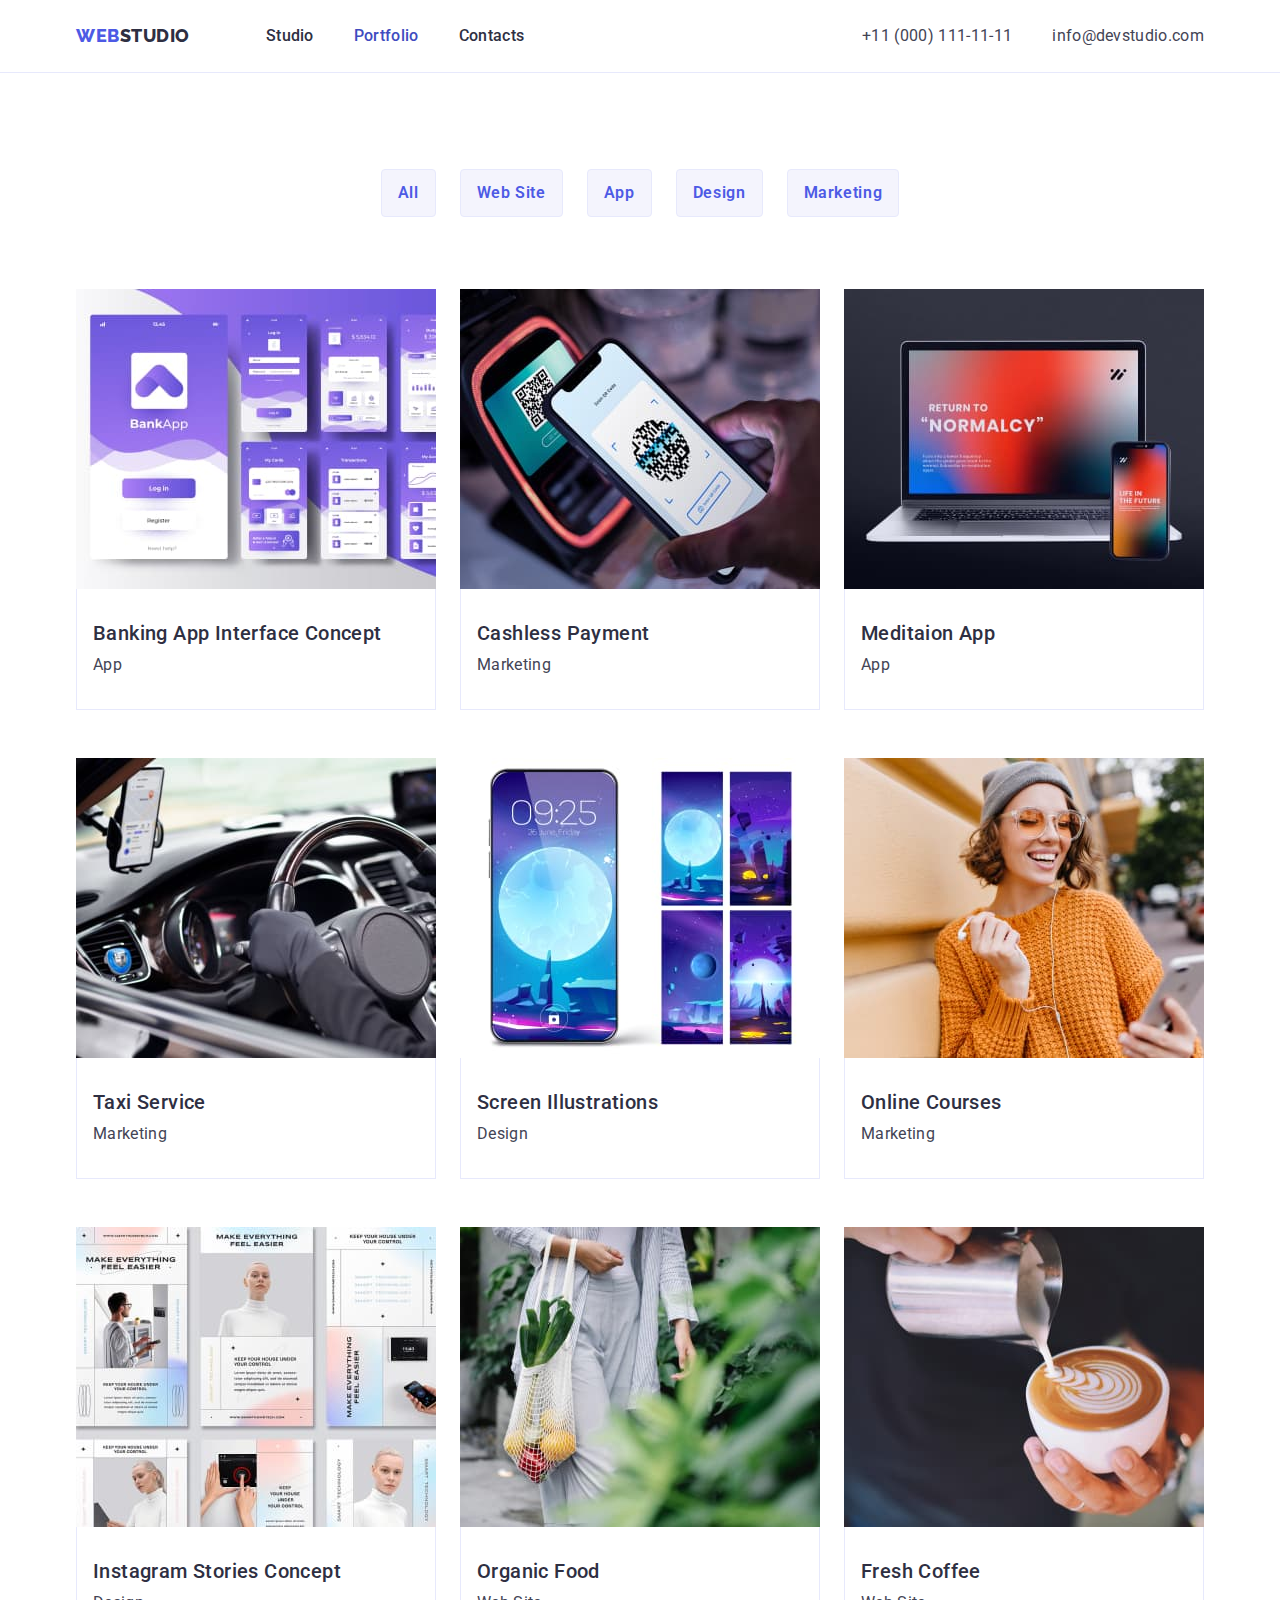
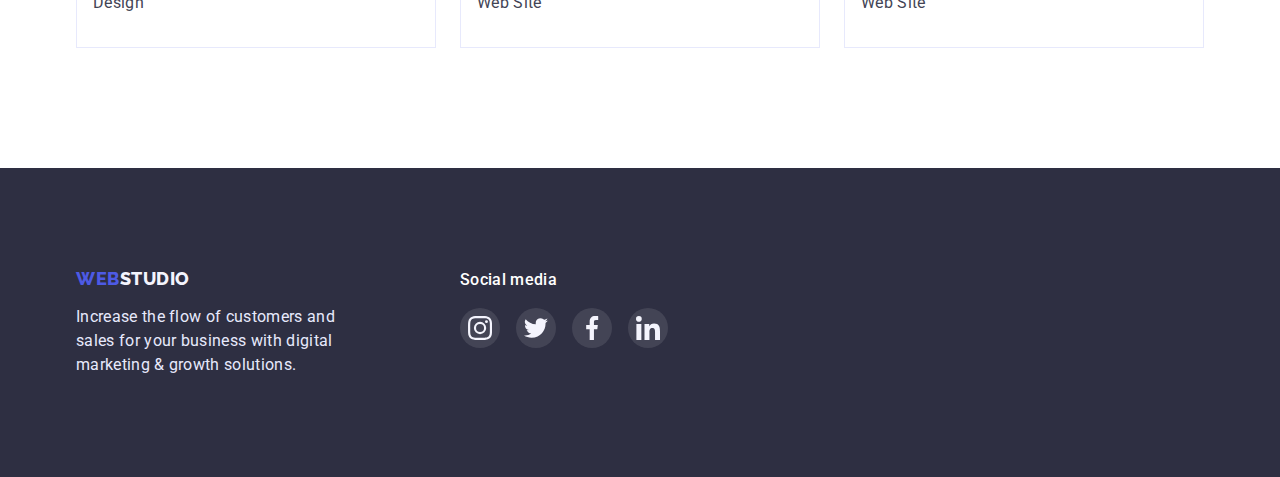
==== portfolio.html @ fe166e2a "Додає початкові документи з попереднього ДЗ" ====
<!-- @format -->

<!DOCTYPE html>
<html lang="en">
 <head>
  <meta charset="UTF-8" />
  <meta http-equiv="X-UA-Compatible" content="IE=edge" />
  <meta name="viewport" content="width=device-width, initial-scale=1.0" />
  <title>Portfolio</title>
  <link rel="preconnect" href="https://fonts.googleapis.com" />
  <link rel="preconnect" href="https://fonts.gstatic.com" crossorigin />
  <link
   href="https://fonts.googleapis.com/css2?family=Raleway:wght@800&family=Roboto:wght@400;500;700&display=swap"
   rel="stylesheet"
  />
  <link
   rel="stylesheet"
   href="https://cdnjs.cloudflare.com/ajax/libs/modern-normalize/1.1.0/modern-normalize.min.css"
  />
  <link rel="stylesheet" href="./css/styles.css" />
 </head>
 <body>
  <header class="page-header">
   <div class="container main-top">
    <nav class="top">
     <a href="./index.html" class="logo link">
      <span class="logo-web">web</span>studio
     </a>
     <ul class="site-nav list">
      <li class="item">
       <a href="./index.html" class="link">Studio</a>
      </li>
      <li class="item">
       <a href="./portfolio.html" class="link current">Portfolio</a>
      </li>
      <li class="item"><a href="" class="link">Contacts</a></li>
     </ul>
    </nav>

    <ul class="auth-nav list">
     <li class="item">
      <a href="tel:+110001111111" class="nav-tel link">+11 (000) 111-11-11</a>
     </li>
     <li class="item">
      <a href="mailto:info@devstudio.com" class="nav-mail link"
       >info@devstudio.com</a
      >
     </li>
    </ul>
   </div>
  </header>

  <main>
   <section class="section-portfolio">
    <div class="container">
     <ul class="list filter">
      <li class="item">
       <button type="button" class="portfolio-btn button">All</button>
      </li>
      <li class="item">
       <button type="button" class="portfolio-btn button">Web Site</button>
      </li>
      <li class="item">
       <button type="button" class="portfolio-btn button">App</button>
      </li>
      <li class="item">
       <button type="button" class="portfolio-btn button">Design</button>
      </li>
      <li class="item">
       <button type="button" class="portfolio-btn button">Marketing</button>
      </li>
     </ul>
     <ul class="list work-example">
      <li class="work-item">
       <img
        class="block"
        src="./images/portfolio-foto/Banking_App.jpg"
        alt="App Interface"
        width="360"
        height="300"
       />
       <div class="border-prtf">
        <h3 class="title-third">Banking App Interface Concept</h3>
        <p class="text">App</p>
       </div>
      </li>

      <li class="work-item">
       <img
        class="block"
        src="./images/portfolio-foto/Cashless_Payment.jpg"
        alt="Phone screen"
        width="360"
        height="300"
       />
       <div class="border-prtf">
        <h3 class="title-third">Cashless Payment</h3>
        <p class="text">Marketing</p>
       </div>
      </li>

      <li class="work-item">
       <img
        class="block"
        src="./images/portfolio-foto/Meditaion_App.jpg"
        alt="Laptop and phone"
        width="360"
        height="300"
       />
       <div class="border-prtf">
        <h3 class="title-third">Meditaion App</h3>
        <p class="text">App</p>
       </div>
      </li>

      <li class="work-item">
       <img
        class="block"
        src="./images/portfolio-foto/Taxi_Service.jpg"
        alt="Inside car"
        width="360"
        height="300"
       />
       <div class="border-prtf">
        <h3 class="title-third">Taxi Service</h3>
        <p class="text">Marketing</p>
       </div>
      </li>

      <li class="work-item">
       <img
        class="block"
        src="./images/portfolio-foto/Screen_Illustrations.jpg"
        alt="Picture on a phone"
        width="360"
        height="300"
       />
       <div class="border-prtf">
        <h3 class="title-third">Screen Illustrations</h3>
        <p class="text">Design</p>
       </div>
      </li>

      <li class="work-item">
       <img
        class="block"
        src="./images/portfolio-foto/Online_Courses.jpg"
        alt="Girl in a hat"
        width="360"
        height="300"
       />
       <div class="border-prtf">
        <h3 class="title-third">Online Courses</h3>
        <p class="text">Marketing</p>
       </div>
      </li>

      <li class="work-item">
       <img
        class="block"
        src="./images/portfolio-foto/Instagram_Stories_Concept.jpg"
        alt="Pictures of Instagram stories"
        width="360"
        height="300"
       />
       <div class="border-prtf">
        <h3 class="title-third">Instagram Stories Concept</h3>
        <p class="text">Design</p>
       </div>
      </li>

      <li class="work-item">
       <img
        class="block"
        src="./images/portfolio-foto/Organic_Food.jpg"
        alt="Organic food in a string bag"
        width="360"
        height="300"
       />
       <div class="border-prtf">
        <h3 class="title-third">Organic Food</h3>
        <p class="text">Web Site</p>
       </div>
      </li>

      <li class="work-item">
       <img
        class="block"
        src="./images/portfolio-foto/Fresh_Coffee.jpg"
        alt="A cup of Coffee"
        width="360"
        height="300"
       />
       <div class="border-prtf">
        <h3 class="title-third">Fresh Coffee</h3>
        <p class="text">Web Site</p>
       </div>
      </li>
     </ul>
    </div>
   </section>
  </main>

  <!--Footer-->
  <footer class="footer">
   <div class="container footer-box">
    <div class="footer-first-box">
     <a href="./index.html" class="footer-logo link">
      <span class="logo-web">web</span>studio
     </a>
     <p class="footer-text">
      Increase the flow of customers and sales for your business with digital
      marketing & growth solutions.
     </p>
    </div>
    <div>
     <h3 class="ftr-third-title">Social media</h3>
     <ul class="list footer-social-list">
      <li>
       <a class="link footer-social-link" href="">
        <svg class="footer-social-icon">
         <use href="./images/index-icons/sprite.svg#icon-instagram"></use>
        </svg>
       </a>
      </li>
      <li>
       <a class="link footer-social-link" href="">
        <svg class="footer-social-icon">
         <use href="./images/index-icons/sprite.svg#icon-twitter"></use>
        </svg>
       </a>
      </li>
      <li>
       <a class="link footer-social-link" href="">
        <svg class="footer-social-icon">
         <use href="./images/index-icons/sprite.svg#icon-facebook"></use>
        </svg>
       </a>
      </li>
      <li>
       <a class="link footer-social-link" href="">
        <svg class="footer-social-icon">
         <use href="./images/index-icons/sprite.svg#icon-linkedin"></use>
        </svg>
       </a>
      </li>
     </ul>
    </div>
   </div>
  </footer>
 </body>
</html>
---- css/styles.css ----
/** @format */

:root {
 --site-nav-color: #2e2f42;
 --auth-nav-color: #434455;
 --hero-title-color: #ffffff;
 --hero-bgc: #2e2f42;
 --hero-btn-text: #ffffff;
 --hero-btn-bgc: #4d5ae5;
 --hero-btn-bgc-hover: #404bbf;
 --primary-text-color: #434455;
 --title-two-color: #2e2f42;
 --title-three-color: #2e2f42;
 --logo-acsent-color: #4d5ae5;
 --logo-color: #2e2f42;
 --acsent: #4d5ae5;
 --bgc-section-third: #f4f4fd;
 --team-card-bgc: #ffffff;
 --white-color: #ffffff;
 --click-color: #404bbf;
 --btn-fon-cloud: #f4f4fd;
 --btn-border-color: #e7e9fc;
 --footer-bgc: #2e2f42;
 --footer-text-color: #e7e9fc;
 --footer-logo-color: #f4f4fd;
 --border-color: #e7e9fc;
 --border-color-hover: #f4f4fd;
 --team-social-hover: #404bbf;
 --team-social: #4d5ae5;
 --customer-border: #8e8f99;
 --customer-hover: #404bbf;
 --footer-social-bgc: rgba(255, 255, 255, 0.1);
 --footer-social-bgc-hover: #31d0aa;
}

body {
 color: var(--primary-text-color);
 background-color: var(--white-color);
 font-family: 'Roboto', sans-serif;
}
.container {
 margin-left: auto;
 margin-right: auto;
 width: 1158px;
 padding-left: 15px;
 padding-right: 15px;
 /* outline: 1px solid red; */
}
.list {
 margin: 0;
 padding: 0;
 list-style: none;
}
.link {
 text-decoration: none;
}
.button {
 font-family: inherit;
 font-style: normal;
 font-weight: 600;
 font-size: 16px;
 display: flex;
 align-items: center;
 letter-spacing: 0.04em;
 cursor: pointer;
 border-radius: 4px;
}
.block {
 display: block;
}

/* Logo */
.page-header {
 border-bottom: 1px solid #e7e9fc;
}
.logo {
 color: var(--logo-color);
 font-family: 'Raleway', sans-serif;
 font-weight: 800;
 font-size: 18px;
 line-height: 1.33;
 display: flex;
 letter-spacing: 0.03em;
 text-transform: uppercase;
}

.logo-web {
 color: var(--logo-acsent-color);
}

/* Site nav */

.site-nav .link.current {
 color: var(--click-color);
}
.site-nav .link {
 display: block;
 padding-top: 24px;
 padding-bottom: 24px;

 color: var(--site-nav-color);
 font-weight: 500;
 font-size: 16px;
 line-height: 1.5;
 letter-spacing: 0.02em;
}
.site-nav .link:hover,
.site-nav .link:focus {
 color: var(--site-nav-color);
}
.site-nav .link:active {
 color: var(--acsent);
}

.site-nav {
 display: flex;
 margin-left: 76px;
}

.site-nav .item:not(:last-child) {
 margin-right: 40px;
}

.auth-nav {
 display: flex;
 margin-left: auto;
}
.top {
 display: flex;
 align-items: center;
}
.main-top {
 display: flex;
}
.auth-nav .link {
 display: block;
 padding-top: 24px;
 padding-bottom: 24px;
 color: var(--auth-nav-color);

 font-weight: 400;
 font-size: 16px;
 line-height: 1.5;
 letter-spacing: 0.02em;
}
.auth-nav .link:hover,
.auth-nav .link:focus {
 color: var(--acsent);
}
.auth-nav .item + .item {
 margin-left: 40px;
}

.nav-tel {
}
.nav-mail {
}

/* Hero */

.hero {
 padding-top: 188px;
 padding-bottom: 188px;
 background-color: var(--hero-bgc);
 height: 600px;
 max-width: 1440px;
 margin-left: auto;
 margin-right: auto;
 background-image: linear-gradient(
   to right,
   rgba(46, 47, 66, 0.7),
   rgba(46, 47, 66, 0.7)
  ),
  url('../images/index-foto/people-office.jpg');

 background-repeat: no-repeat;
 background-position: center;
 background-size: cover;
 box-shadow: 0px 4px 4px rgba(0, 0, 0, 0.25), 0px 4px 4px rgba(0, 0, 0, 0.25);
}

.hero-title {
 margin-top: 0;
 margin-bottom: 48px;

 font-size: 56px;
 line-height: 1.071429;
 text-align: center;
 letter-spacing: 0.02em;

 color: var(--hero-title-color);
}

.hero-btn {
 margin-left: auto;
 margin-right: auto;
 color: var(--hero-btn-text);
 background-color: var(--hero-btn-bgc);
 line-height: 1.5;
 padding: 16px 32px;
 border: 0;
}
.hero-btn:active {
 background-color: var(--click-color);
}
.hero-btn:hover,
.hero-btn:focus {
 background-color: var(--hero-btn-bgc-hover);
 box-shadow: 0px 4px 4px rgba(0, 0, 0, 0.15);
}

/* Sections */
.title-second {
 margin: 0;
 margin-bottom: 72px;
 padding: 0;
 color: var(--title-two-color);
 font-weight: 700;
 font-size: 36px;
 line-height: 1.1112;
 text-align: center;
 letter-spacing: 0.02em;
 text-transform: capitalize;
}
.title-third {
 margin: 0;
 margin-bottom: 8px;
 padding: 0;
 color: var(--title-three-color);
 font-weight: 500;
 font-size: 20px;
 line-height: 1.2;
 letter-spacing: 0.02em;
}
.text {
 margin: 0;
 padding: 0;
 font-weight: 400;
 font-size: 16px;
 line-height: 1.5;
 letter-spacing: 0.02em;
}

/* section 1 */
.section-first {
 padding-top: 120px;
 padding-bottom: 120px;
}
.main-about {
 display: flex;
}
.main-about .item {
 width: calc((100% - 3 * 24px) / 4);
}
.main-about .item:not(:last-child) {
 margin-right: 24px;
}
.about-item::before {
 display: block;
 content: '';
 margin-bottom: 8px;
 height: 112px;
 background-color: var(--btn-fon-cloud);

 background-repeat: no-repeat;
 background-position: center;
 border-radius: 4px;
 /* outline: 1px solid teal; */
}
.icon-antena::before {
 background-image: url(../images/index-icons/antenna.svg);
}
.icon-clock::before {
 background-image: url(../images/index-icons/clock.svg);
}
.icon-diagram::before {
 background-image: url(../images/index-icons/diagram.svg);
}
.icon-astronavt::before {
 background-image: url(../images/index-icons/astronaut.svg);
}
.visually-hidden {
 position: absolute;
 width: 1px;
 height: 1px;
 margin: -1px;
 border: 0;
 padding: 0;
 white-space: nowrap;
 clip-path: inset(100%);
 clip: rect(0 0 0 0);
 overflow: hidden;
}

/* section 2 */
.section-second {
 padding-bottom: 120px;
}

.work {
 display: flex;
}
.work .item:not(:last-child) {
 margin-right: 24px;
}
.work::before {
 display: inline-block;
 content: '';
 height: 112px;
 width: 264px;
}

/* section 3 */

.team {
 display: flex;
}

.team .item:not(:last-child) {
 margin-right: 24px;
}

.section-third {
 padding-top: 120px;
 padding-bottom: 120px;
 background-color: var(--bgc-section-third);
}

.team-card {
 text-align: center;
 background-color: var(--team-card-bgc);
 box-shadow: 0px 1px 6px rgba(46, 47, 66, 0.08),
  0px 1px 1px rgba(46, 47, 66, 0.16), 0px 2px 1px rgba(46, 47, 66, 0.08);
 border-radius: 0px 0px 4px 4px;
}

.team-card-text {
 padding: 32px 16px;
 /* padding-top: 32px;
 padding-bottom: 32px; */
}
.team-card-text .text {
 margin-bottom: 8px;
}
.team-social-list {
 display: flex;
 gap: 24px;
 /* background-color: teal; */
}
.team-social-link {
 width: 40px;
 height: 40px;
 background-color: var(--team-social);
 border-radius: 50%;
 display: flex;
 align-items: center;
 justify-content: center;
}
.team-social-link:hover,
.team-social-link:focus {
 background-color: var(--team-social-hover);
}
.team-social-icon {
 width: 16px;
 height: 16px;
}

/* Section 4 */
.customers {
 padding-top: 120px;
 padding-bottom: 120px;
}
.icons-customers {
 display: flex;
 gap: 24px;
}
.customer-link {
 width: 168px;
 height: 88px;
 display: flex;
 align-items: center;
 justify-content: center;
 color: var(--customer-border);
 border: 1px solid var(--customer-border);
 border-radius: 4px;
}
.customer-link:hover,
.customer-link:focus {
 color: var(--customer-hover);
 border: 1px solid var(--customer-hover);
}

.customer-icon {
 width: 104px;
 height: 56px;
 fill: currentColor;
}

/* Footer */
.footer {
 padding-top: 100px;
 padding-bottom: 100px;
 background-color: var(--footer-bgc);
}
.footer-box {
 display: flex;
}
.footer-first-box {
 margin-right: 120px;
}
.footer-text {
 width: 264px;
 margin-top: 0;
 margin-bottom: 0;
 font-size: 16px;
 line-height: 1.5;
 letter-spacing: 0.02em;
 color: var(--footer-text-color);
}
.footer-logo {
 margin-bottom: 16px;
 color: var(--footer-logo-color);
 font-family: 'Raleway';
 font-weight: 800;
 font-size: 18px;
 line-height: 1.17;
 display: flex;
 align-items: center;
 letter-spacing: 0.03em;
 text-transform: uppercase;
}
.ftr-third-title {
 margin: 0;
 padding: 0;
 margin-bottom: 16px;
 font-weight: 500;
 font-size: 16px;
 line-height: 1.5;
 letter-spacing: 0.02em;
 color: #ffffff;
}
.footer-social-list {
 display: flex;
 gap: 16px;
 /* background-color: black;  */
}
.footer-social-link {
 width: 40px;
 height: 40px;
 background: var(--footer-social-bgc);
 border-radius: 50%;
 display: flex;
 align-items: center;
 justify-content: center;
}
.footer-social-link:hover,
.footer-social-link:focus {
 background-color: var(--footer-social-bgc-hover);
}
.footer-social-icon {
 width: 24px;
 height: 24px;
}
/* Portfolio */

.section-portfolio {
 padding-bottom: 120px;
 padding-top: 96px;
}

.filter {
 display: flex;
 justify-content: center;
 margin-bottom: 72px;
}
.filter .item:not(:last-child) {
 margin-right: 24px;
}

.portfolio-btn {
 color: var(--acsent);
 background-color: var(--btn-fon-cloud);
 line-height: 1.5;
 text-align: center;
 border: 1px solid var(--btn-border-color);
 padding: 8px 16px;
 height: 48px;
 border-radius: 4px;
}
.portfolio-btn:hover,
.portfolio-btn:focus,
.portfolio-btn:active {
 color: var(--white-color);
 background-color: var(--click-color);
 box-shadow: 0px 3px 1px rgba(0, 0, 0, 0.1), 0px 2px 1px rgba(0, 0, 0, 0.08),
  0px 2px 2px rgba(0, 0, 0, 0.12);
}
/* .portfolio-btn:hover,
.portfolio-btn:focus {
 box-shadow: 0px 3px 1px rgba(0, 0, 0, 0.1), 0px 2px 1px rgba(0, 0, 0, 0.08),
  0px 2px 2px rgba(0, 0, 0, 0.12);
} */

.work-example {
 display: flex;
 flex-wrap: wrap;
}

.work-example .work-item {
 margin-right: 24px;
 margin-bottom: 48px;
}
.work-example .work-item:nth-child(3n + 3) {
 margin-right: 0;
}
.work-example .work-item:nth-last-child(-n + 3) {
 margin-bottom: 0px;
}
.work-example .work-item:hover,
.work-example .work-item:focus {
 box-shadow: 0px 1px 6px rgba(46, 47, 66, 0.08),
  0px 1px 1px rgba(46, 47, 66, 0.16), 0px 2px 1px rgba(46, 47, 66, 0.08);
}

.border-prtf {
 padding-top: 32px;
 padding-bottom: 32px;
 padding-left: 16px;
 border: 1px solid var(--border-color);
 border-top: none;
 
}
/* .border-prtf:hover,
.border-prtf:focus {
border: 0.5px solid #f4f4fd;} */
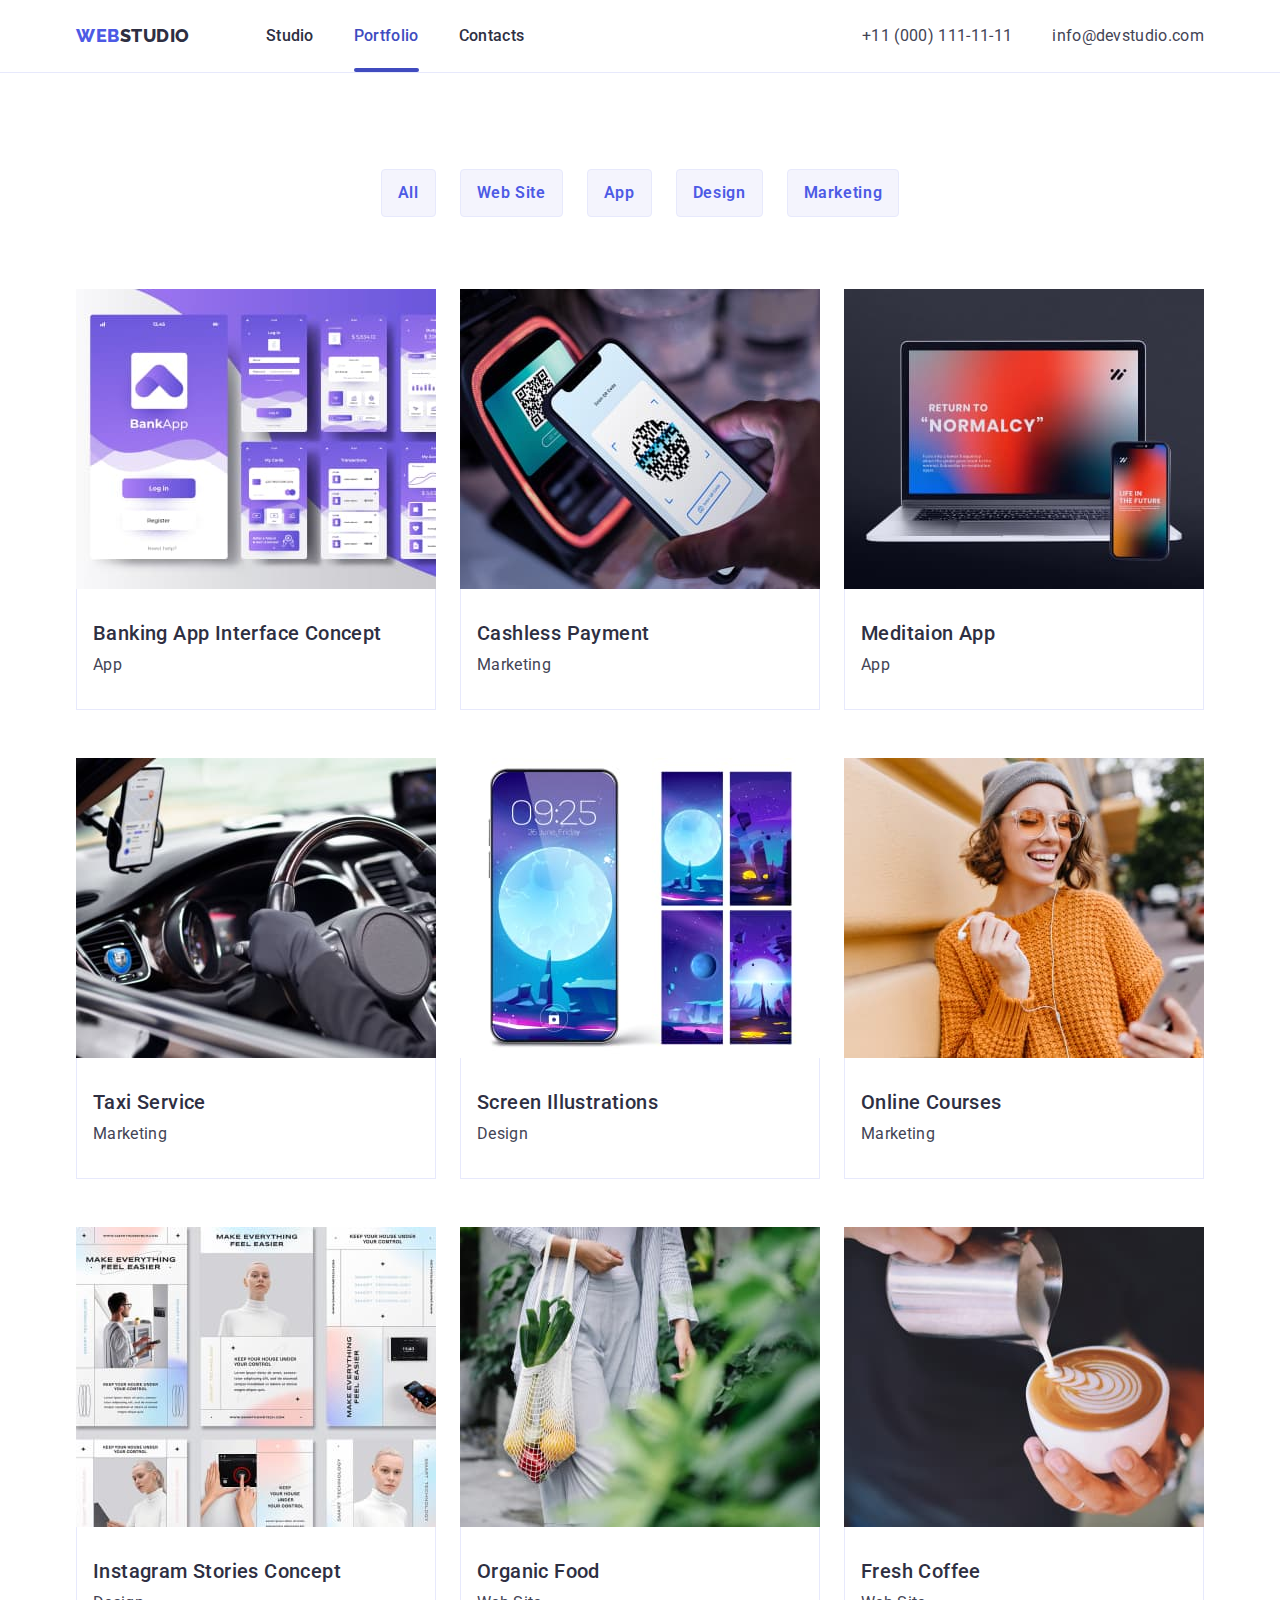
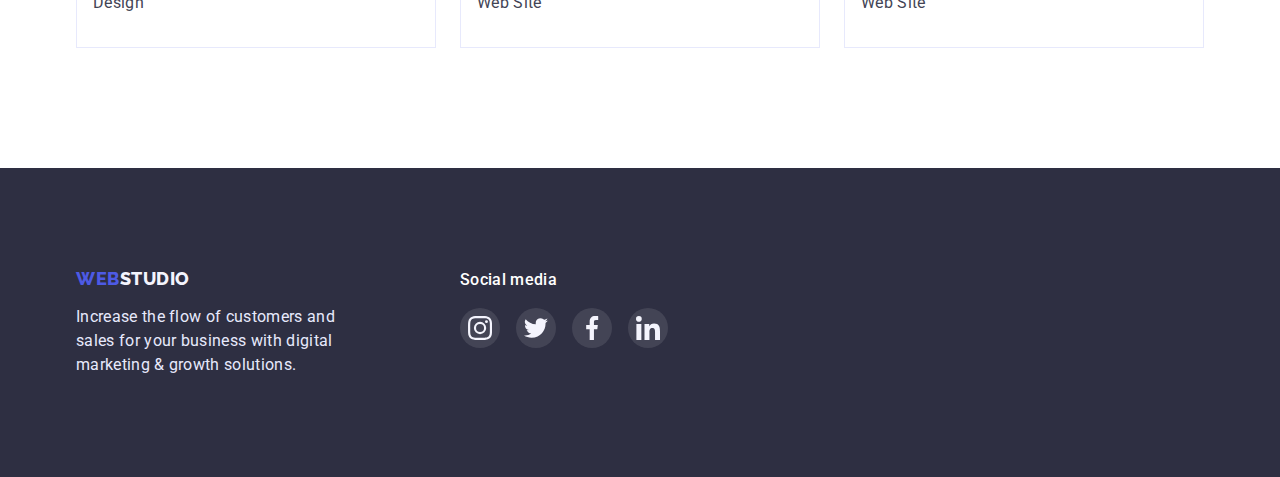
==== commit 6341f57b: "Додає transitionS" ====
--- a/portfolio.html
+++ b/portfolio.html
@@ -72,13 +72,21 @@
      </ul>
      <ul class="list work-example">
       <li class="work-item">
-       <img
-        class="block"
-        src="./images/portfolio-foto/Banking_App.jpg"
-        alt="App Interface"
-        width="360"
-        height="300"
-       />
+       <div class="work-box-action">
+        <img
+         class="block"
+         src="./images/portfolio-foto/Banking_App.jpg"
+         alt="App Interface"
+         width="360"
+         height="300"
+        />
+        <div class="work-box-overlay">
+         <p class="work-text-action">
+          14 Stylish and User-Friendly App Design Concepts · Task Manager App ·
+          Calorie Tracker App · Exotic Fruit Ecommerce App · Cloud Storage App
+         </p>
+        </div>
+       </div>
        <div class="border-prtf">
         <h3 class="title-third">Banking App Interface Concept</h3>
         <p class="text">App</p>
@@ -86,13 +94,21 @@
       </li>
 
       <li class="work-item">
-       <img
-        class="block"
-        src="./images/portfolio-foto/Cashless_Payment.jpg"
-        alt="Phone screen"
-        width="360"
-        height="300"
-       />
+       <div class="work-box-action">
+        <img
+         class="block"
+         src="./images/portfolio-foto/Cashless_Payment.jpg"
+         alt="Phone screen"
+         width="360"
+         height="300"
+        />
+        <div class="work-box-overlay">
+         <p class="work-text-action">
+          14 Stylish and User-Friendly App Design Concepts · Task Manager App ·
+          Calorie Tracker App · Exotic Fruit Ecommerce App · Cloud Storage App
+         </p>
+        </div>
+       </div>
        <div class="border-prtf">
         <h3 class="title-third">Cashless Payment</h3>
         <p class="text">Marketing</p>
@@ -100,13 +116,21 @@
       </li>
 
       <li class="work-item">
-       <img
-        class="block"
-        src="./images/portfolio-foto/Meditaion_App.jpg"
-        alt="Laptop and phone"
-        width="360"
-        height="300"
-       />
+       <div class="work-box-action">
+        <img
+         class="block"
+         src="./images/portfolio-foto/Meditaion_App.jpg"
+         alt="Laptop and phone"
+         width="360"
+         height="300"
+        />
+        <div class="work-box-overlay">
+         <p class="work-text-action">
+          14 Stylish and User-Friendly App Design Concepts · Task Manager App ·
+          Calorie Tracker App · Exotic Fruit Ecommerce App · Cloud Storage App
+         </p>
+        </div>
+       </div>
        <div class="border-prtf">
         <h3 class="title-third">Meditaion App</h3>
         <p class="text">App</p>
@@ -114,13 +138,21 @@
       </li>
 
       <li class="work-item">
-       <img
-        class="block"
-        src="./images/portfolio-foto/Taxi_Service.jpg"
-        alt="Inside car"
-        width="360"
-        height="300"
-       />
+       <div class="work-box-action">
+        <img
+         class="block"
+         src="./images/portfolio-foto/Taxi_Service.jpg"
+         alt="Inside car"
+         width="360"
+         height="300"
+        />
+        <div class="work-box-overlay">
+         <p class="work-text-action">
+          14 Stylish and User-Friendly App Design Concepts · Task Manager App ·
+          Calorie Tracker App · Exotic Fruit Ecommerce App · Cloud Storage App
+         </p>
+        </div>
+       </div>
        <div class="border-prtf">
         <h3 class="title-third">Taxi Service</h3>
         <p class="text">Marketing</p>
@@ -128,13 +160,21 @@
       </li>
 
       <li class="work-item">
-       <img
-        class="block"
-        src="./images/portfolio-foto/Screen_Illustrations.jpg"
-        alt="Picture on a phone"
-        width="360"
-        height="300"
-       />
+       <div class="work-box-action">
+        <img
+         class="block"
+         src="./images/portfolio-foto/Screen_Illustrations.jpg"
+         alt="Picture on a phone"
+         width="360"
+         height="300"
+        />
+        <div class="work-box-overlay">
+         <p class="work-text-action">
+          14 Stylish and User-Friendly App Design Concepts · Task Manager App ·
+          Calorie Tracker App · Exotic Fruit Ecommerce App · Cloud Storage App
+         </p>
+        </div>
+       </div>
        <div class="border-prtf">
         <h3 class="title-third">Screen Illustrations</h3>
         <p class="text">Design</p>
@@ -142,13 +182,21 @@
       </li>
 
       <li class="work-item">
-       <img
-        class="block"
-        src="./images/portfolio-foto/Online_Courses.jpg"
-        alt="Girl in a hat"
-        width="360"
-        height="300"
-       />
+       <div class="work-box-action">
+        <img
+         class="block"
+         src="./images/portfolio-foto/Online_Courses.jpg"
+         alt="Girl in a hat"
+         width="360"
+         height="300"
+        />
+        <div class="work-box-overlay">
+         <p class="work-text-action">
+          14 Stylish and User-Friendly App Design Concepts · Task Manager App ·
+          Calorie Tracker App · Exotic Fruit Ecommerce App · Cloud Storage App
+         </p>
+        </div>
+       </div>
        <div class="border-prtf">
         <h3 class="title-third">Online Courses</h3>
         <p class="text">Marketing</p>
@@ -156,27 +204,43 @@
       </li>
 
       <li class="work-item">
-       <img
-        class="block"
-        src="./images/portfolio-foto/Instagram_Stories_Concept.jpg"
-        alt="Pictures of Instagram stories"
-        width="360"
-        height="300"
-       />
-       <div class="border-prtf">
-        <h3 class="title-third">Instagram Stories Concept</h3>
-        <p class="text">Design</p>
-       </div>
-      </li>
-
-      <li class="work-item">
-       <img
-        class="block"
-        src="./images/portfolio-foto/Organic_Food.jpg"
-        alt="Organic food in a string bag"
-        width="360"
-        height="300"
-       />
+       <div class="work-box-action">
+        <img
+         class="block"
+         src="./images/portfolio-foto/Instagram_Stories_Concept.jpg"
+         alt="Pictures of Instagram stories"
+         width="360"
+         height="300"
+        />
+        <div class="work-box-overlay">
+         <p class="work-text-action">
+          14 Stylish and User-Friendly App Design Concepts · Task Manager App ·
+          Calorie Tracker App · Exotic Fruit Ecommerce App · Cloud Storage App
+         </p>
+        </div>
+        <div class="border-prtf">
+         <h3 class="title-third">Instagram Stories Concept</h3>
+         <p class="text">Design</p>
+        </div>
+       </div>
+      </li>
+
+      <li class="work-item">
+       <div class="work-box-action">
+        <img
+         class="block"
+         src="./images/portfolio-foto/Organic_Food.jpg"
+         alt="Organic food in a string bag"
+         width="360"
+         height="300"
+        />
+        <div class="work-box-overlay">
+         <p class="work-text-action">
+          14 Stylish and User-Friendly App Design Concepts · Task Manager App ·
+          Calorie Tracker App · Exotic Fruit Ecommerce App · Cloud Storage App
+         </p>
+        </div>
+       </div>
        <div class="border-prtf">
         <h3 class="title-third">Organic Food</h3>
         <p class="text">Web Site</p>
@@ -184,13 +248,21 @@
       </li>
 
       <li class="work-item">
-       <img
-        class="block"
-        src="./images/portfolio-foto/Fresh_Coffee.jpg"
-        alt="A cup of Coffee"
-        width="360"
-        height="300"
-       />
+       <div class="work-box-action">
+        <img
+         class="block"
+         src="./images/portfolio-foto/Fresh_Coffee.jpg"
+         alt="A cup of Coffee"
+         width="360"
+         height="300"
+        />
+        <div class="work-box-overlay">
+         <p class="work-text-action">
+          14 Stylish and User-Friendly App Design Concepts · Task Manager App ·
+          Calorie Tracker App · Exotic Fruit Ecommerce App · Cloud Storage App
+         </p>
+        </div>
+       </div>
        <div class="border-prtf">
         <h3 class="title-third">Fresh Coffee</h3>
         <p class="text">Web Site</p>
--- a/css/styles.css
+++ b/css/styles.css
@@ -29,8 +29,13 @@
  --team-social: #4d5ae5;
  --customer-border: #8e8f99;
  --customer-hover: #404bbf;
+ --work-text-action-color: #f4f4fd;
+ --work-box-action-bgc: #4d5ae5;
  --footer-social-bgc: rgba(255, 255, 255, 0.1);
  --footer-social-bgc-hover: #31d0aa;
+ --modal-bgcolor: #fcfcfc;
+ --modal-close-bgc: #e7e9fc;
+ --backdrop-bgc: rgba(46, 47, 66, 0.4);
 }
 
 body {
@@ -91,22 +96,35 @@
 /* Site nav */
 
 .site-nav .link.current {
+ position: relative;
  color: var(--click-color);
+}
+.current::after {
+ position: absolute;
+ left: 0;
+ bottom: 0;
+ content: '';
+ display: block;
+ width: 100%;
+ height: 4px;
+ background-color: var(--click-color);
+ border-radius: 2px;
 }
 .site-nav .link {
  display: block;
  padding-top: 24px;
  padding-bottom: 24px;
 
- color: var(--site-nav-color);
  font-weight: 500;
  font-size: 16px;
  line-height: 1.5;
  letter-spacing: 0.02em;
+ color: var(--site-nav-color);
+ transition: color 250ms cubic-bezier(0.4, 0, 0.2, 1);
 }
 .site-nav .link:hover,
 .site-nav .link:focus {
- color: var(--site-nav-color);
+ color: var(--acsent);
 }
 .site-nav .link:active {
  color: var(--acsent);
@@ -136,12 +154,14 @@
  display: block;
  padding-top: 24px;
  padding-bottom: 24px;
- color: var(--auth-nav-color);
 
  font-weight: 400;
  font-size: 16px;
  line-height: 1.5;
  letter-spacing: 0.02em;
+
+ color: var(--auth-nav-color);
+ transition: color 250ms cubic-bezier(0.4, 0, 0.2, 1);
 }
 .auth-nav .link:hover,
 .auth-nav .link:focus {
@@ -194,11 +214,15 @@
 .hero-btn {
  margin-left: auto;
  margin-right: auto;
+
+ line-height: 1.5;
+ padding: 16px 32px;
+ border: 0;
+
  color: var(--hero-btn-text);
  background-color: var(--hero-btn-bgc);
- line-height: 1.5;
- padding: 16px 32px;
- border: 0;
+ transition: background-color 250ms cubic-bezier(0.4, 0, 0.2, 1),
+  box-shadow 250ms cubic-bezier(0.4, 0, 0.2, 1);
 }
 .hero-btn:active {
  background-color: var(--click-color);
@@ -348,13 +372,15 @@
  /* background-color: teal; */
 }
 .team-social-link {
+ display: flex;
+ align-items: center;
+ justify-content: center;
  width: 40px;
  height: 40px;
+ border-radius: 50%;
+
  background-color: var(--team-social);
- border-radius: 50%;
- display: flex;
- align-items: center;
- justify-content: center;
+ transition: background-color 250ms cubic-bezier(0.4, 0, 0.2, 1);
 }
 .team-social-link:hover,
 .team-social-link:focus {
@@ -383,6 +409,9 @@
  color: var(--customer-border);
  border: 1px solid var(--customer-border);
  border-radius: 4px;
+
+ transition: color 250ms cubic-bezier(0.4, 0, 0.2, 1),
+  border-color 250ms cubic-bezier(0.4, 0, 0.2, 1);
 }
 .customer-link:hover,
 .customer-link:focus {
@@ -445,13 +474,15 @@
  /* background-color: black;  */
 }
 .footer-social-link {
+ display: flex;
+ align-items: center;
+ justify-content: center;
  width: 40px;
  height: 40px;
- background: var(--footer-social-bgc);
+
+ background-color: var(--footer-social-bgc);
  border-radius: 50%;
- display: flex;
- align-items: center;
- justify-content: center;
+ transition: background-color 250ms cubic-bezier(0.4, 0, 0.2, 1);
 }
 .footer-social-link:hover,
 .footer-social-link:focus {
@@ -478,14 +509,18 @@
 }
 
 .portfolio-btn {
+ text-align: center;
+ padding: 8px 16px;
+ height: 48px;
+ line-height: 1.5;
+
  color: var(--acsent);
  background-color: var(--btn-fon-cloud);
- line-height: 1.5;
- text-align: center;
  border: 1px solid var(--btn-border-color);
- padding: 8px 16px;
- height: 48px;
  border-radius: 4px;
+ transition: background-color 250ms cubic-bezier(0.4, 0, 0.2, 1),
+  color 250ms cubic-bezier(0.4, 0, 0.2, 1),
+  box-shadow 250ms cubic-bezier(0.4, 0, 0.2, 1);
 }
 .portfolio-btn:hover,
 .portfolio-btn:focus,
@@ -509,6 +544,7 @@
 .work-example .work-item {
  margin-right: 24px;
  margin-bottom: 48px;
+ transition: box-shadow 250ms cubic-bezier(0.4, 0, 0.2, 1);
 }
 .work-example .work-item:nth-child(3n + 3) {
  margin-right: 0;
@@ -528,8 +564,87 @@
  padding-left: 16px;
  border: 1px solid var(--border-color);
  border-top: none;
- 
-}
+}
+
+/* ---ACTIONS--- */
+.work-box-action {
+ position: relative;
+ overflow: hidden;
+}
+.work-text-action {
+ position: absolute;
+ display: inline-block;
+ top: 40px;
+ left: 32px;
+ width: 296px;
+ font-weight: 400;
+ font-size: 16px;
+ line-height: 1.5;
+ letter-spacing: 0.02em;
+ color: var(--work-text-action-color);
+}
+.work-box-overlay {
+ position: absolute;
+ top: 0;
+ left: 0;
+ width: 100%;
+ height: 100%;
+ background-color: var(--work-box-action-bgc);
+ transform: translateY(100%);
+ transition: transform 250ms cubic-bezier(0.4, 0, 0.2, 1);
+}
+.work-item:hover .work-box-overlay,
+.work-item:focus .work-box-overlay {
+ transform: translateY(0);
+}
+
 /* .border-prtf:hover,
 .border-prtf:focus {
 border: 0.5px solid #f4f4fd;} */
+
+/* ---MODALKA-- */
+
+.backdrop {
+ position: fixed;
+ top: 0;
+ left: 0;
+ width: 100%;
+ height: 100%;
+ transform: scale(1, 1);
+ transition: scale 2500ms cubic-bezier(0.4, 0, 0.2, 1);
+ background-color: var(--backdrop-bgc);
+}
+.backdrop.is-hidden {
+ /* opacity: 0; */
+ pointer-events: none;
+ transform: scale(0, 0);
+}
+
+.modal {
+ position: absolute;
+ top: 50%;
+ left: 50%;
+ transform: translate(-50%, -50%);
+ min-height: 576px;
+ min-width: 408px;
+ padding: ;
+ background-color: var(--modal-bgcolor);
+}
+.modal-close {
+ display: block;
+ height: 24px;
+ width: 24px;
+ margin-right: 24px;
+ margin-top: 24px;
+ margin-left: auto;
+ padding: 0;
+ border-radius: 50%;
+ border: 1px solid rgba(0, 0, 0, 0.1);
+ background-color: var(--modal-close-bgc);
+ cursor: pointer;
+}
+
+.icon-modal-close {
+ height: 8px;
+ width: 8px;
+}
